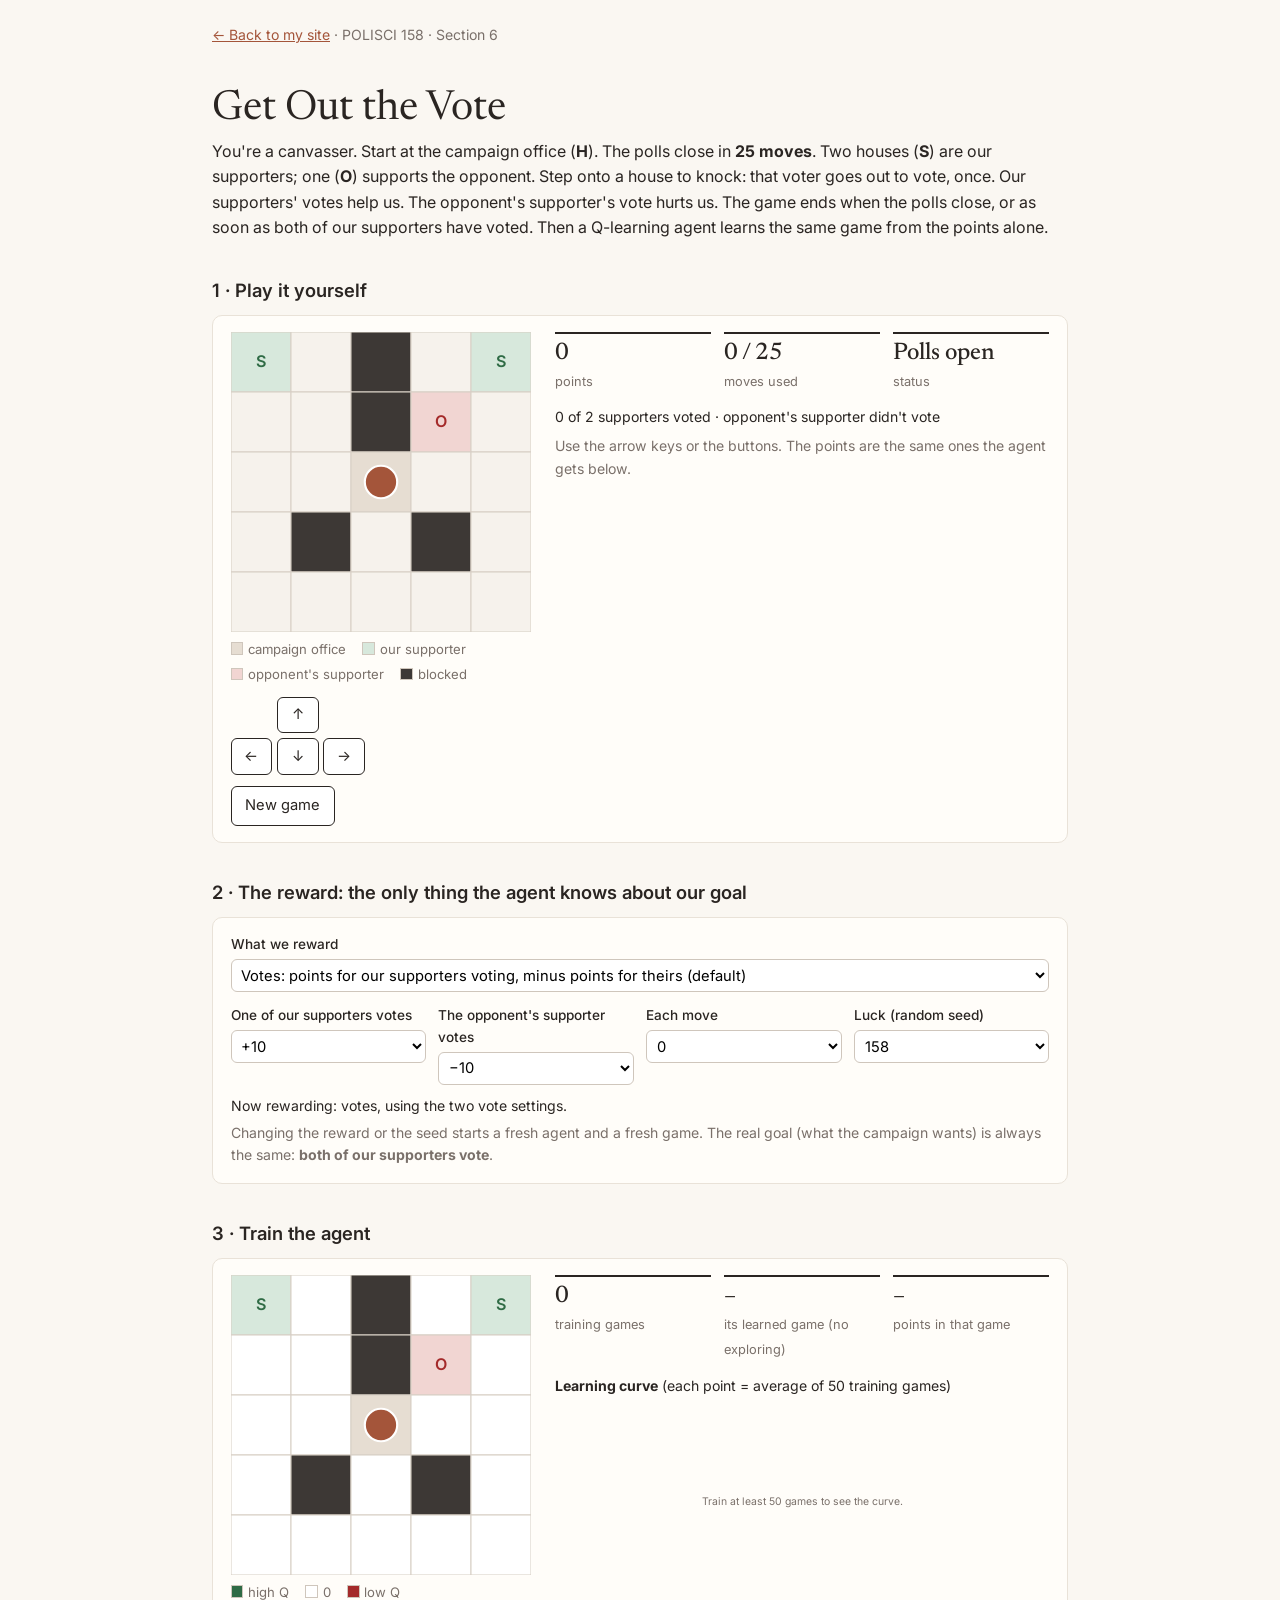
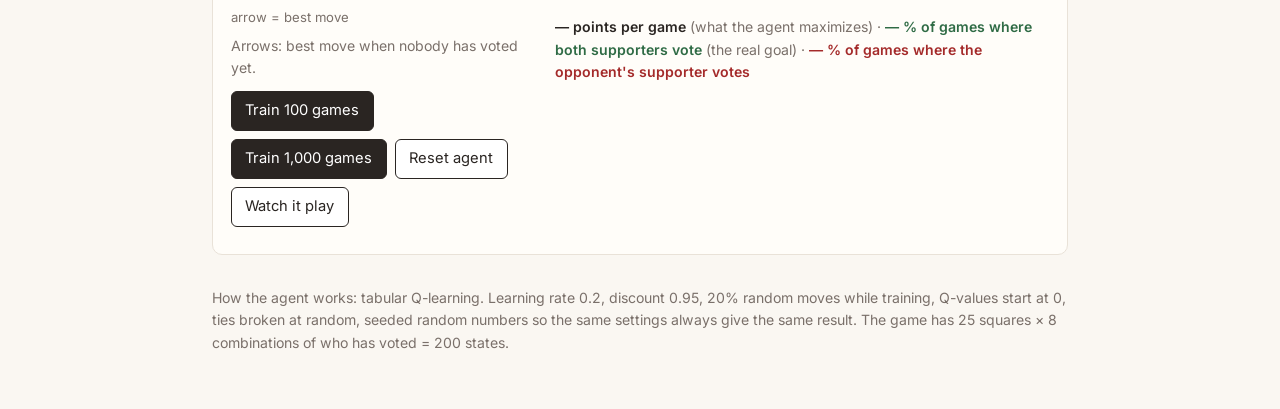
==== rl-game/index.html @ 3bcceb7e "Add Get Out the Vote: a Q-learning game for POLISCI 158 Section 6 A canvasser on a 5x5 grid turns ou" ====
<!DOCTYPE html>
<html lang="en">
<head>
<meta charset="utf-8">
<meta name="viewport" content="width=device-width, initial-scale=1">
<title>Get Out the Vote · a reinforcement learning game</title>
<link rel="preconnect" href="https://fonts.googleapis.com">
<link rel="preconnect" href="https://fonts.gstatic.com" crossorigin>
<link href="https://fonts.googleapis.com/css2?family=Newsreader:opsz,wght@6..72,400;6..72,500&family=Inter:wght@400;500;600&display=swap" rel="stylesheet">
<style>
  :root {
    --bg: #faf7f2; --fg: #2a2522; --muted: #7a706a; --line: #e9e2d8;
    --accent: #a4553a; --panel: #fffdf9;
    --ours: #2f6b45; --theirs: #a42a2a;
  }
  * { box-sizing: border-box; }
  body { margin: 0; background: var(--bg); color: var(--fg); font: 16px/1.6 "Inter", system-ui, sans-serif; }
  .wrap { max-width: 56rem; margin: 0 auto; padding: 0 1.25rem 3rem; }
  h1 { font-family: "Newsreader", Georgia, serif; font-weight: 400; font-size: 2.6rem; line-height: 1.1; margin: 2.5rem 0 .4rem; }
  h2 { font-weight: 600; font-size: 1.15rem; margin: 2.2rem 0 .6rem; }
  p { margin: .4rem 0; }
  a { color: var(--accent); }
  .muted { color: var(--muted); }
  .small { font-size: .88rem; }
  .panel { background: var(--panel); border: 1px solid var(--line); border-radius: 10px; padding: 1rem 1.1rem; }
  .cols { display: grid; grid-template-columns: minmax(0, 300px) minmax(0, 1fr); gap: 1.5rem; align-items: start; }
  @media (max-width: 720px) { .cols { grid-template-columns: 1fr; } }
  svg.board { width: 100%; max-width: 300px; display: block; }
  svg.board text { font: 600 15px "Inter", sans-serif; }
  .stats { display: grid; grid-template-columns: repeat(3, 1fr); gap: .8rem; margin-bottom: .8rem; }
  .stats div { border-top: 2px solid var(--fg); padding-top: .3rem; }
  .stats b { display: block; font-family: "Newsreader", Georgia, serif; font-size: 1.5rem; font-weight: 500; line-height: 1.2; }
  .stats span { font-size: .8rem; color: var(--muted); }
  button { font: inherit; font-size: .92rem; cursor: pointer; border-radius: 6px; padding: .45rem .85rem; border: 1px solid var(--fg); background: var(--fg); color: #fff; }
  button.secondary { background: #fff; color: var(--fg); }
  button:focus-visible, select:focus-visible { outline: 3px solid var(--accent); outline-offset: 2px; }
  .btns { display: flex; flex-wrap: wrap; gap: .5rem; margin: .7rem 0; }
  .pad { display: grid; grid-template-columns: repeat(3, 2.6rem); gap: .3rem; margin: .7rem 0; }
  .pad button { padding: .35rem 0; }
  .controls { display: grid; grid-template-columns: repeat(auto-fit, minmax(11rem, 1fr)); gap: .8rem; }
  label { display: block; font-size: .85rem; font-weight: 500; margin-bottom: .2rem; }
  select { font: inherit; font-size: .92rem; width: 100%; padding: .35rem; border: 1px solid #cfc6bc; border-radius: 6px; background: #fff; }
  .legend { display: flex; flex-wrap: wrap; gap: .3rem 1rem; font-size: .82rem; color: var(--muted); margin-top: .4rem; }
  .legend i { display: inline-block; width: .8rem; height: .8rem; border: 1px solid #cfc6bc; margin-right: .3rem; vertical-align: -1px; }
  code { background: #f1ebe2; padding: 0 .25rem; border-radius: 3px; font-size: .88em; }
  #curve svg { width: 100%; display: block; }
  #curve text { font: 11px "Inter", sans-serif; fill: var(--muted); }
</style>
</head>
<body>
<main class="wrap">
  <p class="muted small" style="margin-top:1.5rem"><a href="../">← Back to my site</a> · POLISCI 158 · Section 6</p>
  <h1>Get Out the Vote</h1>
  <p>You're a canvasser. Start at the campaign office (<b>H</b>). The polls close in <b>25 moves</b>. Two houses (<b>S</b>) are our supporters; one (<b>O</b>) supports the opponent. Step onto a house to knock: that voter goes out to vote, once. Our supporters' votes help us. The opponent's supporter's vote hurts us. The game ends when the polls close, or as soon as both of our supporters have voted. Then a Q-learning agent learns the same game from the points alone.</p>

  <!-- ============ Play ============ -->
  <h2>1 · Play it yourself</h2>
  <div class="panel cols">
    <div>
      <svg class="board" id="board-play" role="img" aria-label="Game board"></svg>
      <div class="legend" id="legend"></div>
      <div class="pad" aria-label="Move">
        <span></span><button type="button" class="secondary" data-move="0" aria-label="Up">↑</button><span></span>
        <button type="button" class="secondary" data-move="2" aria-label="Left">←</button><button type="button" class="secondary" data-move="1" aria-label="Down">↓</button><button type="button" class="secondary" data-move="3" aria-label="Right">→</button>
      </div>
      <button type="button" class="secondary" id="play-reset">New game</button>
    </div>
    <div>
      <div class="stats">
        <div><b id="p-score">0</b><span>points</span></div>
        <div><b id="p-moves">0 / 25</b><span>moves used</span></div>
        <div><b id="p-status">Polls open</b><span>status</span></div>
      </div>
      <p class="small" id="p-turnout"></p>
      <p class="small muted">Use the arrow keys or the buttons. The points are the same ones the agent gets below.</p>
    </div>
  </div>

  <!-- ============ Reward ============ -->
  <h2>2 · The reward: the only thing the agent knows about our goal</h2>
  <div class="panel">
    <div class="controls" style="margin-bottom:.8rem">
      <div style="grid-column:1/-1"><label for="r-scheme">What we reward</label>
        <select id="r-scheme"><option value="votes">Votes: points for our supporters voting, minus points for theirs (default)</option><option value="doors">Doors knocked: +10 for every new door, whoever lives there</option></select></div>
    </div>
    <div class="controls">
      <div><label for="r-supporter">One of our supporters votes</label>
        <select id="r-supporter" data-r="supporter"><option value="10">+10</option><option value="5">+5</option><option value="1">+1</option><option value="0">0</option></select></div>
      <div><label for="r-opponent">The opponent's supporter votes</label>
        <select id="r-opponent" data-r="opponent"><option value="-10">−10</option><option value="-5">−5</option><option value="0">0</option><option value="5">+5</option></select></div>
      <div><label for="r-move">Each move</label>
        <select id="r-move" data-r="move"><option value="0">0</option><option value="-0.1">−0.1</option><option value="-1">−1</option></select></div>
      <div><label for="seed">Luck (random seed)</label>
        <select id="seed"><option value="158">158</option><option value="1">1</option><option value="2">2</option><option value="3">3</option><option value="4">4</option></select></div>
    </div>
    <p class="small" id="scheme-note" style="margin:.6rem 0 0"></p>
    <p class="small muted" style="margin:.3rem 0 0">Changing the reward or the seed starts a fresh agent and a fresh game. The real goal (what the campaign wants) is always the same: <b>both of our supporters vote</b>.</p>
  </div>

  <!-- ============ Agent ============ -->
  <h2>3 · Train the agent</h2>
  <div class="panel cols">
    <div>
      <svg class="board" id="board-agent" role="img" aria-label="The agent's board, with its best move from each square"></svg>
      <div class="legend"><span><i style="background:#2f6b45"></i>high Q</span><span><i style="background:#fff"></i>0</span><span><i style="background:#a42a2a"></i>low Q</span><span>arrow = best move</span></div>
      <p class="small muted" id="arrow-note">Arrows: best move when nobody has voted yet.</p>
      <div class="btns">
        <button type="button" data-train="100">Train 100 games</button>
        <button type="button" data-train="1000">Train 1,000 games</button>
        <button type="button" class="secondary" id="reset-agent">Reset agent</button>
        <button type="button" class="secondary" id="watch">Watch it play</button>
      </div>
    </div>
    <div style="min-width:0">
      <div class="stats">
        <div><b id="a-games">0</b><span>training games</span></div>
        <div><b id="a-result">–</b><span>its learned game (no exploring)</span></div>
        <div><b id="a-points">–</b><span>points in that game</span></div>
      </div>
      <p class="small" style="margin-bottom:.2rem"><b>Learning curve</b> (each point = average of 50 training games)</p>
      <div id="curve"></div>
      <p class="small muted"><span style="color:#2a2522;font-weight:600">— points per game</span> (what the agent maximizes) · <span style="color:#2f6b45;font-weight:600">— % of games where both supporters vote</span> (the real goal) · <span style="color:#a42a2a;font-weight:600">— % of games where the opponent's supporter votes</span></p>
    </div>
  </div>

  <p class="small muted" style="margin-top:2rem">How the agent works: tabular Q-learning. Learning rate 0.2, discount 0.95, 20% random moves while training, Q-values start at 0, ties broken at random, seeded random numbers so the same settings always give the same result. The game has 25 squares × 8 combinations of who has voted = 200 states.</p>
</main>

<script>
"use strict";

/* ===================================================================
   PART A · The game and the agent (no page code here)
   =================================================================== */

/* ---------- 1 · The map ----------
   H = campaign office (start)   S = our supporter's house   O = the opponent's supporter's house
   # = blocked (no way through)   . = street */
var MAP = [
  "S.#.S",
  "..#O.",
  "..H..",
  ".#.#.",
  "....."
];
var ROWS = MAP.length, COLS = MAP[0].length, MAX_MOVES = 25;
var ACTIONS = [[-1, 0], [1, 0], [0, -1], [0, 1]];   // up, down, left, right

/* ---------- 2 · The reward: the points for one move ----------
   `what` says what happened on this move. REWARD holds the numbers (set by the controls on the page). */
var REWARD = { scheme: "votes", supporter: 10, opponent: -10, door: 10, move: 0 };
function reward(what) {
  var points = REWARD.move;                              // every move: the cost of time on the street (0 by default)
  if (REWARD.scheme === "doors") {
    // Option 2 · "Doors knocked": the field team's usual metric. Every new door counts, whoever lives there.
    if (what.supporterVoted || what.opponentVoted) points += REWARD.door;
    return points;
  }
  // Option 1 (default) · "Votes": what the campaign actually wants.
  if (what.supporterVoted) points += REWARD.supporter;   // we knocked on one of our supporters' doors, and they voted
  if (what.opponentVoted) points += REWARD.opponent;     // we knocked on the opponent's supporter's door, and they voted
  return points;
}

// Find the start and the houses. Each house gets one bit in the "who has voted" number.
var START = 0, HOUSES = [], HOUSE_AT = {};
for (var r = 0; r < ROWS; r++) for (var c = 0; c < COLS; c++) {
  var t = MAP[r][c], cell = r * COLS + c;
  if (t === "H") START = cell;
  if (t === "S" || t === "O") { HOUSE_AT[cell] = HOUSES.length; HOUSES.push({ cell: cell, ours: t === "S" }); }
}
var N_STATES = ROWS * COLS * (1 << HOUSES.length);   // 25 squares × 8 = 200 states
function tile(cell) { return MAP[Math.floor(cell / COLS)][cell % COLS]; }

/* ---------- 3 · The rules ---------- */
function Game() { this.reset(); }
Game.prototype.reset = function () {
  this.cell = START; this.voted = 0;   // voted: one bit per house, 1 = that voter has voted
  this.moves = 0; this.done = false; this.score = 0; this.ours = 0; this.theirs = 0;
};
// What the agent sees: its square, and which houses have voted.
Game.prototype.state = function () { return this.cell * (1 << HOUSES.length) + this.voted; };
Game.prototype.step = function (a) {
  var r = Math.floor(this.cell / COLS) + ACTIONS[a][0], c = this.cell % COLS + ACTIONS[a][1];
  if (r >= 0 && r < ROWS && c >= 0 && c < COLS && MAP[r][c] !== "#") this.cell = r * COLS + c;   // blocked: stay put
  var what = { supporterVoted: false, opponentVoted: false }, h = HOUSE_AT[this.cell];
  if (h !== undefined && !(this.voted & (1 << h))) {      // a door nobody has knocked on yet
    this.voted |= 1 << h;
    if (HOUSES[h].ours) { this.ours++; what.supporterVoted = true; }
    else { this.theirs++; what.opponentVoted = true; }
  }
  this.moves++;
  if (this.moves >= MAX_MOVES) this.done = true;          // the polls close
  if (this.ours === 2) this.done = true;                  // both supporters have voted: the canvasser's job is done
  var points = reward(what);
  this.score += points;
  return { state: this.state(), reward: points, done: this.done };
};
// The campaign's real goal: both of our supporters vote.
Game.prototype.goal = function () { return this.ours === 2; };

/* ---------- 4 · The learner: tabular Q-learning ----------
   Q[s][a] = how much total future reward the agent expects if it takes action a in state s.
   After each move:  Q[s][a] += alpha × (reward + gamma × best Q of the next state − Q[s][a]). */
function rng(seed) {   // a small seeded random number generator (mulberry32), so every run is reproducible
  return function () {
    seed |= 0; seed = seed + 0x6D2B79F5 | 0;
    var t = Math.imul(seed ^ seed >>> 15, 1 | seed);
    t = t + Math.imul(t ^ t >>> 7, 61 | t) ^ t;
    return ((t ^ t >>> 14) >>> 0) / 4294967296;
  };
}
function Agent(seed) {
  this.alpha = 0.2;     // learning rate
  this.gamma = 0.95;    // discount: how much it cares about later rewards
  this.epsilon = 0.2;   // share of random moves while training
  this.random = rng(seed);
  this.Q = [];
  for (var s = 0; s < N_STATES; s++) this.Q.push([0, 0, 0, 0]);
  this.episodes = 0;
}
Agent.prototype.best = function (s, random) {   // the highest-valued move; ties broken at random
  var q = this.Q[s], top = Math.max(q[0], q[1], q[2], q[3]), ties = [];
  for (var a = 0; a < 4; a++) if (q[a] === top) ties.push(a);
  return ties[Math.floor((random || this.random)() * ties.length)];
};
Agent.prototype.act = function (s) {   // epsilon-greedy: sometimes explore, otherwise take the best move
  if (this.random() < this.epsilon) return Math.floor(this.random() * 4);
  return this.best(s);
};
// Play one game while learning. Returns what happened, for the learning curve.
Agent.prototype.trainEpisode = function () {
  var g = new Game(), s = g.state();
  while (!g.done) {
    var a = this.act(s), out = g.step(a);
    var target = out.reward + (out.done ? 0 : this.gamma * Math.max.apply(null, this.Q[out.state]));
    this.Q[s][a] += this.alpha * (target - this.Q[s][a]);   // ← the Q-learning update
    s = out.state;
  }
  this.episodes++;
  return { score: g.score, goal: g.goal(), theirs: g.theirs > 0 };
};
// Play one game with no exploring and no learning: what the agent has actually learned.
Agent.prototype.playGreedy = function () {
  var g = new Game(), ties = rng(1), path = [{ cell: g.cell, voted: g.voted }];   // its own randomness, so watching never changes training
  while (!g.done) { g.step(this.best(g.state(), ties)); path.push({ cell: g.cell, voted: g.voted }); }
  return { game: g, path: path };
};

/* ===================================================================
   PART B · The page
   =================================================================== */
(function () {
  if (typeof document === "undefined") return;   // lets the code above run on its own (e.g. in Node) for checking
  function $(id) { return document.getElementById(id); }
  function num(x) { return String(Math.round(x * 10) / 10).replace("-", "−"); }

  /* ---------- Drawing the board ---------- */
  var NS = "http://www.w3.org/2000/svg", CELL = 56;
  var FILL = { "#": "#3d3835", ".": "#f6f2ec", H: "#e6ddd2", S: "#d7e8dc", O: "#f1d5d2" };
  function el(name, attrs, parent) {
    var e = document.createElementNS(NS, name);
    for (var k in attrs) e.setAttribute(k, attrs[k]);
    if (parent) parent.appendChild(e);
    return e;
  }
  function qColor(v, scale) {
    var t = Math.max(-1, Math.min(1, v / scale)), to = t >= 0 ? [47, 107, 69] : [164, 42, 42], k = Math.abs(t) * 0.7;
    return "rgb(" + [255, 255, 255].map(function (x, i) { return Math.round(x + (to[i] - x) * k); }).join(",") + ")";
  }
  // opts: { at: canvasser's cell, voted: who has voted, agent: show Q colors and arrows, trail: cells visited }
  function drawBoard(svg, opts) {
    svg.setAttribute("viewBox", "0 0 " + COLS * CELL + " " + ROWS * CELL);
    while (svg.firstChild) svg.removeChild(svg.firstChild);
    var defs = el("defs", {}, svg), m = el("marker", { id: "ah-" + svg.id, markerWidth: 6, markerHeight: 6, refX: 3, refY: 3, orient: "auto" }, defs);
    el("path", { d: "M0,0 L6,3 L0,6 z", fill: "#2a2522" }, m);
    var voted = opts.voted || 0, A = opts.agent, scale = 1;
    if (A) for (var s = 0; s < N_STATES; s++) scale = Math.max(scale, Math.abs(Math.max.apply(null, A.Q[s])));
    for (var i = 0; i < ROWS * COLS; i++) {
      var t = tile(i), x = (i % COLS) * CELL, y = Math.floor(i / COLS) * CELL;
      var st = i * (1 << HOUSES.length) + voted, fill = FILL[t];
      if (A && t === ".") fill = qColor(Math.max.apply(null, A.Q[st]), scale);
      el("rect", { x: x, y: y, width: CELL, height: CELL, fill: fill, stroke: "#d8d0c6" }, svg);
      if (t === "S" || t === "O" || t === "H") {
        var done = HOUSE_AT[i] !== undefined && (voted & (1 << HOUSE_AT[i]));
        var lab = el("text", { x: x + CELL / 2, y: y + CELL / 2 + 5, "text-anchor": "middle", fill: t === "O" ? "#a42a2a" : t === "S" ? "#2f6b45" : "#2a2522" }, svg);
        lab.textContent = done ? t + "✓" : t;
      }
      if (A && A.episodes && t !== "#") {
        var a = A.best(st, function () { return 0; });   // first of the tied moves, so drawing uses no randomness
        var dx = [0, 0, -1, 1][a], dy = [-1, 1, 0, 0][a], cx = x + CELL / 2 + (t === "." ? 0 : 15), cy = y + CELL / 2 + (t === "." ? 0 : 15);
        el("line", { x1: cx - dx * 9, y1: cy - dy * 9, x2: cx + dx * 9, y2: cy + dy * 9, stroke: "#2a2522", "stroke-width": 2, "marker-end": "url(#ah-" + svg.id + ")" }, svg);
      }
    }
    if (opts.trail && opts.trail.length > 1) {
      el("path", { d: opts.trail.map(function (c, k) { return (k ? "L" : "M") + ((c % COLS) + 0.5) * CELL + "," + (Math.floor(c / COLS) + 0.5) * CELL; }).join(""),
        fill: "none", stroke: "#a4553a", "stroke-width": 4, "stroke-opacity": 0.55, "stroke-linejoin": "round" }, svg);
    }
    if (opts.at != null) el("circle", { cx: ((opts.at % COLS) + 0.5) * CELL, cy: (Math.floor(opts.at / COLS) + 0.5) * CELL, r: CELL * 0.27, fill: "#a4553a", stroke: "#fff", "stroke-width": 2 }, svg);
  }
  $("legend").innerHTML = [["H", "campaign office"], ["S", "our supporter"], ["O", "opponent's supporter"], ["#", "blocked"]].map(function (x) {
    return '<span><i style="background:' + FILL[x[0]] + '"></i>' + x[1] + "</span>";
  }).join("");

  /* ---------- The reward controls ---------- */
  var seed = 158;
  Array.prototype.forEach.call(document.querySelectorAll("[data-r]"), function (sel) {
    sel.value = String(REWARD[sel.getAttribute("data-r")]);
    sel.addEventListener("change", function () { REWARD[sel.getAttribute("data-r")] = +sel.value; newAgent(); newPlay(); });
  });
  $("seed").addEventListener("change", function () { seed = +$("seed").value; newAgent(); });
  // "What we reward": the doors option ignores the two vote settings, so grey them out.
  function showScheme() {
    var doors = REWARD.scheme === "doors";
    $("r-supporter").disabled = doors; $("r-opponent").disabled = doors;
    $("scheme-note").textContent = doors
      ? "Now rewarding: +10 per new door knocked, whoever lives there (the two vote settings are ignored)."
      : "Now rewarding: votes, using the two vote settings.";
  }
  $("r-scheme").value = REWARD.scheme;
  $("r-scheme").addEventListener("change", function () { REWARD.scheme = $("r-scheme").value; showScheme(); newAgent(); newPlay(); });
  showScheme();

  /* ---------- 1 · Play it yourself ---------- */
  var play, trail;
  function newPlay() { play = new Game(); trail = [play.cell]; drawPlay(); }
  function turnout(g) {
    return g.ours + " of 2 supporters voted · opponent's supporter " + (g.theirs ? "voted" : "didn't vote");
  }
  function drawPlay() {
    drawBoard($("board-play"), { at: play.cell, voted: play.voted, trail: trail });
    $("p-score").textContent = num(play.score);
    $("p-moves").textContent = play.moves + " / " + MAX_MOVES;
    $("p-status").textContent = play.done ? (play.goal() && !play.theirs ? "Great turnout" : "Polls closed") : "Polls open";
    $("p-turnout").textContent = turnout(play);
  }
  function move(a) { if (play.done) return; play.step(a); trail.push(play.cell); drawPlay(); }
  Array.prototype.forEach.call(document.querySelectorAll("[data-move]"), function (b) {
    b.addEventListener("click", function () { move(+b.getAttribute("data-move")); });
  });
  $("play-reset").addEventListener("click", newPlay);
  document.addEventListener("keydown", function (e) {
    var k = { ArrowUp: 0, ArrowDown: 1, ArrowLeft: 2, ArrowRight: 3 }[e.key];
    if (k === undefined || /SELECT|INPUT|TEXTAREA/.test(document.activeElement.tagName)) return;
    var b = $("board-play").getBoundingClientRect();
    if (b.bottom < 0 || b.top > window.innerHeight) return;   // only while the game is on screen
    e.preventDefault(); move(k);
  });

  /* ---------- 3 · Train the agent ---------- */
  var agent, history, watching = null;
  function stopWatching() { if (watching) { clearInterval(watching); watching = null; } }
  function newAgent() { stopWatching(); agent = new Agent(seed); history = []; drawAgent(); }
  function describe(g) {
    return (g.ours === 2 ? "Both supporters" : g.ours === 1 ? "1 supporter" : "No supporters") + (g.theirs ? " + the opponent's" : "");
  }
  function drawAgent() {
    drawBoard($("board-agent"), { agent: agent, at: START });
    $("arrow-note").textContent = "Arrows: best move when nobody has voted yet.";
    $("a-games").textContent = agent.episodes.toLocaleString();
    if (agent.episodes) { var g = agent.playGreedy().game; $("a-result").textContent = describe(g); $("a-points").textContent = num(g.score); }
    else { $("a-result").textContent = "–"; $("a-points").textContent = "–"; }
    drawCurve();
  }
  function train(n) { stopWatching(); for (var i = 0; i < n; i++) history.push(agent.trainEpisode()); drawAgent(); }
  Array.prototype.forEach.call(document.querySelectorAll("[data-train]"), function (b) {
    b.addEventListener("click", function () { train(+b.getAttribute("data-train")); });
  });
  $("reset-agent").addEventListener("click", newAgent);
  $("watch").addEventListener("click", function () {
    stopWatching();
    var path = agent.playGreedy().path, k = 0;
    watching = setInterval(function () {
      k++;
      var p = path[k];
      drawBoard($("board-agent"), { agent: agent, voted: p.voted, at: p.cell, trail: path.slice(0, k + 1).map(function (q) { return q.cell; }) });
      $("arrow-note").textContent = "Watching: arrows show its best move given who has voted so far (move " + k + " of " + MAX_MOVES + ").";
      if (k >= path.length - 1) stopWatching();
    }, 140);
  });

  /* ---------- 4 · The learning curve ---------- */
  function drawCurve() {
    var W = 520, H = 220, L = 36, R = 40, T = 10, B = 26, BIN = 50, bins = [];
    for (var i = 0; i + BIN <= history.length; i += BIN) {
      var sl = history.slice(i, i + BIN), pts = 0, goal = 0, theirs = 0;
      sl.forEach(function (e) { pts += e.score; goal += e.goal ? 1 : 0; theirs += e.theirs ? 1 : 0; });
      bins.push({ n: i + BIN, pts: pts / BIN, goal: goal / BIN, theirs: theirs / BIN });
    }
    var svg = '<svg viewBox="0 0 ' + W + " " + H + '" role="img" aria-label="Learning curve">';
    if (!bins.length) { $("curve").innerHTML = svg + '<text x="' + W / 2 + '" y="' + H / 2 + '" text-anchor="middle">Train at least 50 games to see the curve.</text></svg>'; return; }
    var lo = Math.min(-10, Math.min.apply(null, bins.map(function (b) { return b.pts; })));
    var hi = Math.max(20, Math.max.apply(null, bins.map(function (b) { return b.pts; })));
    var maxN = Math.max(1000, bins[bins.length - 1].n);
    var X = function (n) { return L + (W - L - R) * n / maxN; };
    var Y = function (v) { return T + (H - T - B) * (hi - v) / (hi - lo); };
    var Yp = function (p) { return T + (H - T - B) * (1 - p); };
    [lo, 0, hi].forEach(function (v) { svg += '<line x1="' + L + '" x2="' + (W - R) + '" y1="' + Y(v) + '" y2="' + Y(v) + '" stroke="' + (v === 0 ? "#cfc6bc" : "#efe9e2") + '"/><text x="' + (L - 5) + '" y="' + (Y(v) + 4) + '" text-anchor="end">' + Math.round(v) + "</text>"; });
    [0, 0.5, 1].forEach(function (p) { svg += '<text x="' + (W - R + 5) + '" y="' + (Yp(p) + 4) + '" style="fill:#2f6b45">' + Math.round(100 * p) + "%</text>"; });
    [0, maxN / 2, maxN].forEach(function (n, k) { svg += '<text x="' + X(n) + '" y="' + (H - 8) + '" text-anchor="' + (k === 2 ? "end" : "middle") + '">' + Math.round(n).toLocaleString() + (k === 2 ? " games" : "") + "</text>"; });
    function line(f, Yf, col, w) { return '<polyline fill="none" stroke="' + col + '" stroke-width="' + w + '" points="' + bins.map(function (b) { return X(b.n) + "," + Yf(f(b)); }).join(" ") + '"/>'; }
    svg += line(function (b) { return b.goal; }, Yp, "#2f6b45", 2.2);
    svg += line(function (b) { return b.theirs; }, Yp, "#a42a2a", 1.6);
    svg += line(function (b) { return b.pts; }, Y, "#2a2522", 2.4);
    $("curve").innerHTML = svg + "</svg>";
  }

  newPlay();
  newAgent();
})();
</script>
</body>
</html>
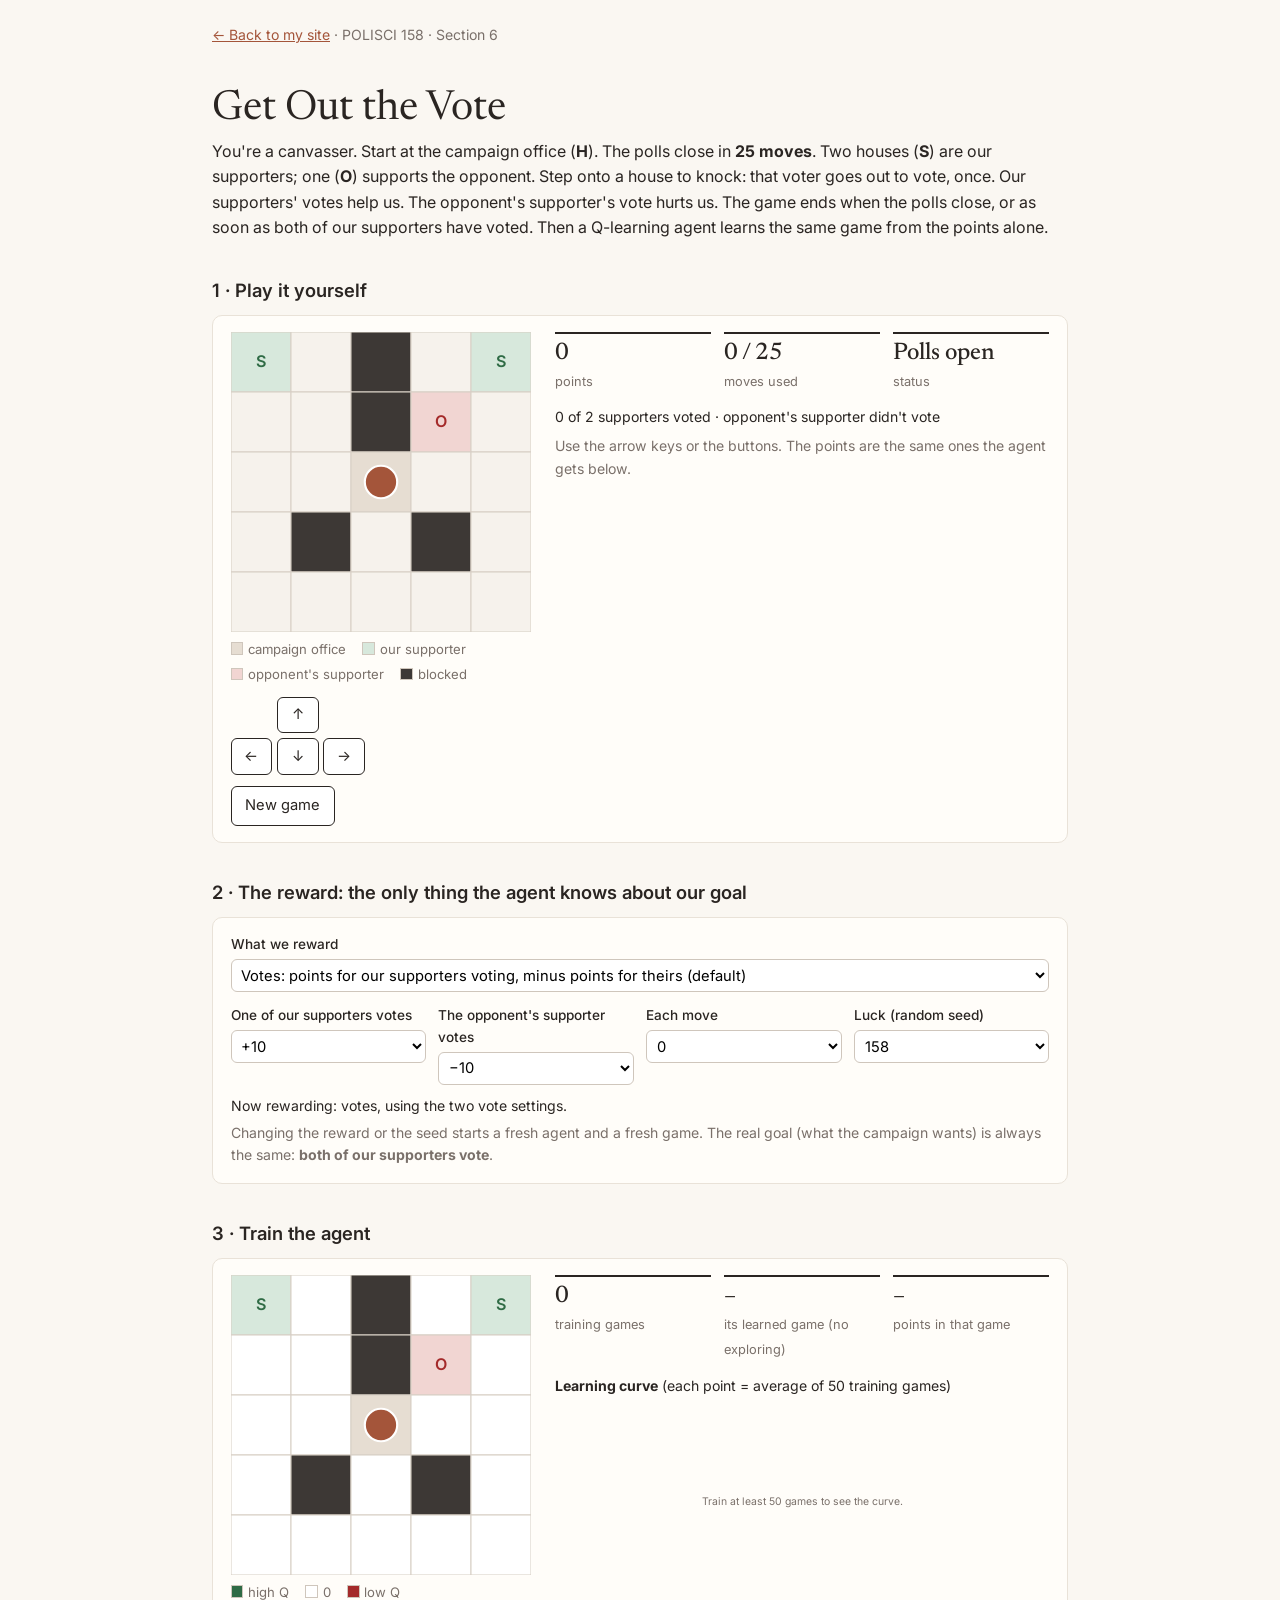
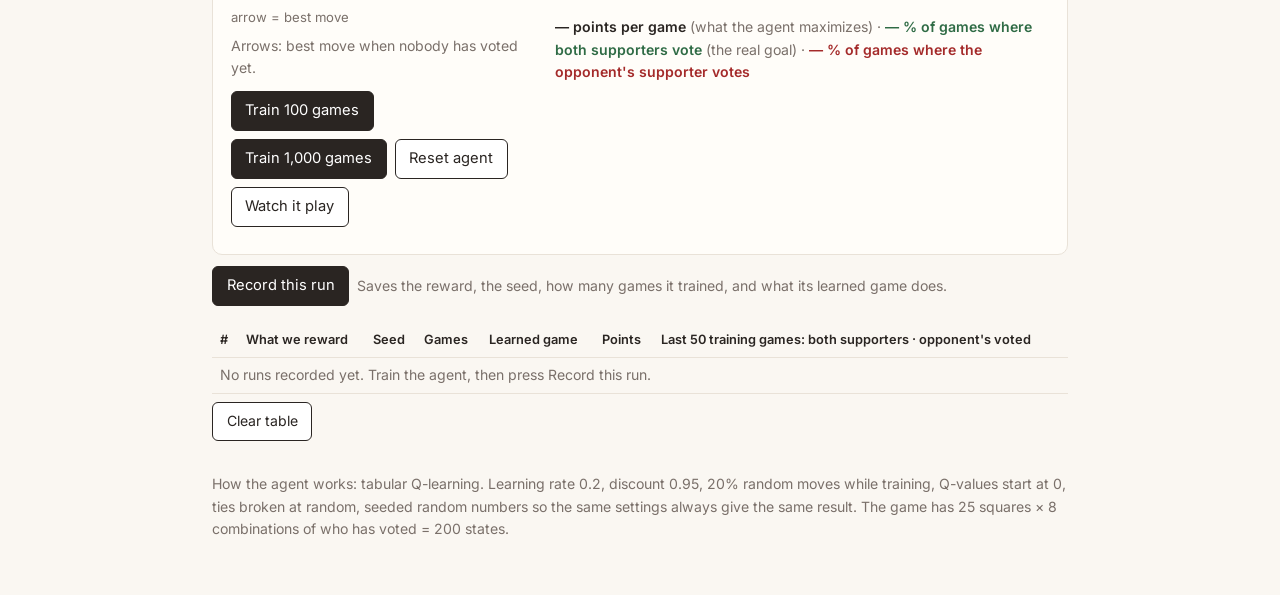
==== commit ec30c144: "Add a "Record this run" table to the Get Out the Vote game Each recorded run saves the reward, seed," ====
--- a/rl-game/index.html
+++ b/rl-game/index.html
@@ -43,6 +43,9 @@
   .legend { display: flex; flex-wrap: wrap; gap: .3rem 1rem; font-size: .82rem; color: var(--muted); margin-top: .4rem; }
   .legend i { display: inline-block; width: .8rem; height: .8rem; border: 1px solid #cfc6bc; margin-right: .3rem; vertical-align: -1px; }
   code { background: #f1ebe2; padding: 0 .25rem; border-radius: 3px; font-size: .88em; }
+  table.runs { width: 100%; border-collapse: collapse; font-size: .88rem; margin-top: .4rem; }
+  table.runs th, table.runs td { text-align: left; padding: .4rem .5rem; border-bottom: 1px solid var(--line); vertical-align: top; }
+  table.runs th { font-weight: 600; font-size: .8rem; }
   #curve svg { width: 100%; display: block; }
   #curve text { font: 11px "Inter", sans-serif; fill: var(--muted); }
 </style>
@@ -122,6 +125,18 @@
       <p class="small muted"><span style="color:#2a2522;font-weight:600">— points per game</span> (what the agent maximizes) · <span style="color:#2f6b45;font-weight:600">— % of games where both supporters vote</span> (the real goal) · <span style="color:#a42a2a;font-weight:600">— % of games where the opponent's supporter votes</span></p>
     </div>
   </div>
+
+  <div class="btns" style="align-items:center">
+    <button type="button" id="record">Record this run</button>
+    <span class="small muted">Saves the reward, the seed, how many games it trained, and what its learned game does.</span>
+  </div>
+  <div style="overflow-x:auto">
+    <table class="runs" id="runs">
+      <thead><tr><th>#</th><th>What we reward</th><th>Seed</th><th>Games</th><th>Learned game</th><th>Points</th><th>Last 50 training games: both supporters · opponent's voted</th></tr></thead>
+      <tbody></tbody>
+    </table>
+  </div>
+  <button type="button" class="secondary small" id="clear-runs" style="margin-top:.5rem">Clear table</button>
 
   <p class="small muted" style="margin-top:2rem">How the agent works: tabular Q-learning. Learning rate 0.2, discount 0.95, 20% random moves while training, Q-values start at 0, ties broken at random, seeded random numbers so the same settings always give the same result. The game has 25 squares × 8 combinations of who has voted = 200 states.</p>
 </main>
@@ -405,8 +420,35 @@
     $("curve").innerHTML = svg + "</svg>";
   }
 
+  /* ---------- Recorded runs (saved in this browser only) ---------- */
+  var RUNS_KEY = "gotv-runs", runs = [];
+  try { runs = JSON.parse(localStorage.getItem(RUNS_KEY)) || []; } catch (e) { runs = []; }
+  function saveRuns() { try { localStorage.setItem(RUNS_KEY, JSON.stringify(runs)); } catch (e) {} }
+  function rewardText() {
+    if (REWARD.scheme === "doors") return "Doors knocked: +" + REWARD.door + " per door · move " + num(REWARD.move);
+    return "Votes: supporter " + (REWARD.supporter > 0 ? "+" : "") + num(REWARD.supporter) + " · opponent " + num(REWARD.opponent) + " · move " + num(REWARD.move);
+  }
+  function renderRuns() {
+    var esc = function (s) { return String(s).replace(/[&<>]/g, function (c) { return { "&": "&amp;", "<": "&lt;", ">": "&gt;" }[c]; }); };
+    document.querySelector("#runs tbody").innerHTML = runs.length ? runs.map(function (r, i) {
+      return "<tr><td>" + (i + 1) + "</td><td>" + esc(r.reward) + "</td><td>" + r.seed + "</td><td>" + r.games.toLocaleString() + "</td><td>" + esc(r.result) + "</td><td>" + num(r.points) + "</td><td>" + r.goal + "% · " + r.theirs + "%</td></tr>";
+    }).join("") : '<tr><td colspan="7" class="muted">No runs recorded yet. Train the agent, then press Record this run.</td></tr>';
+  }
+  $("record").addEventListener("click", function () {
+    if (!agent.episodes) return;
+    var g = agent.playGreedy().game, last = history.slice(-50);
+    var pct = function (f) { return Math.round(100 * last.filter(f).length / last.length); };
+    runs.push({ reward: rewardText(), seed: seed, games: agent.episodes, result: describe(g), points: g.score,
+      goal: pct(function (e) { return e.goal; }), theirs: pct(function (e) { return e.theirs; }) });
+    saveRuns(); renderRuns();
+  });
+  $("clear-runs").addEventListener("click", function () {
+    if (runs.length && confirm("Clear all recorded runs?")) { runs = []; saveRuns(); renderRuns(); }
+  });
+
   newPlay();
   newAgent();
+  renderRuns();
 })();
 </script>
 </body>
